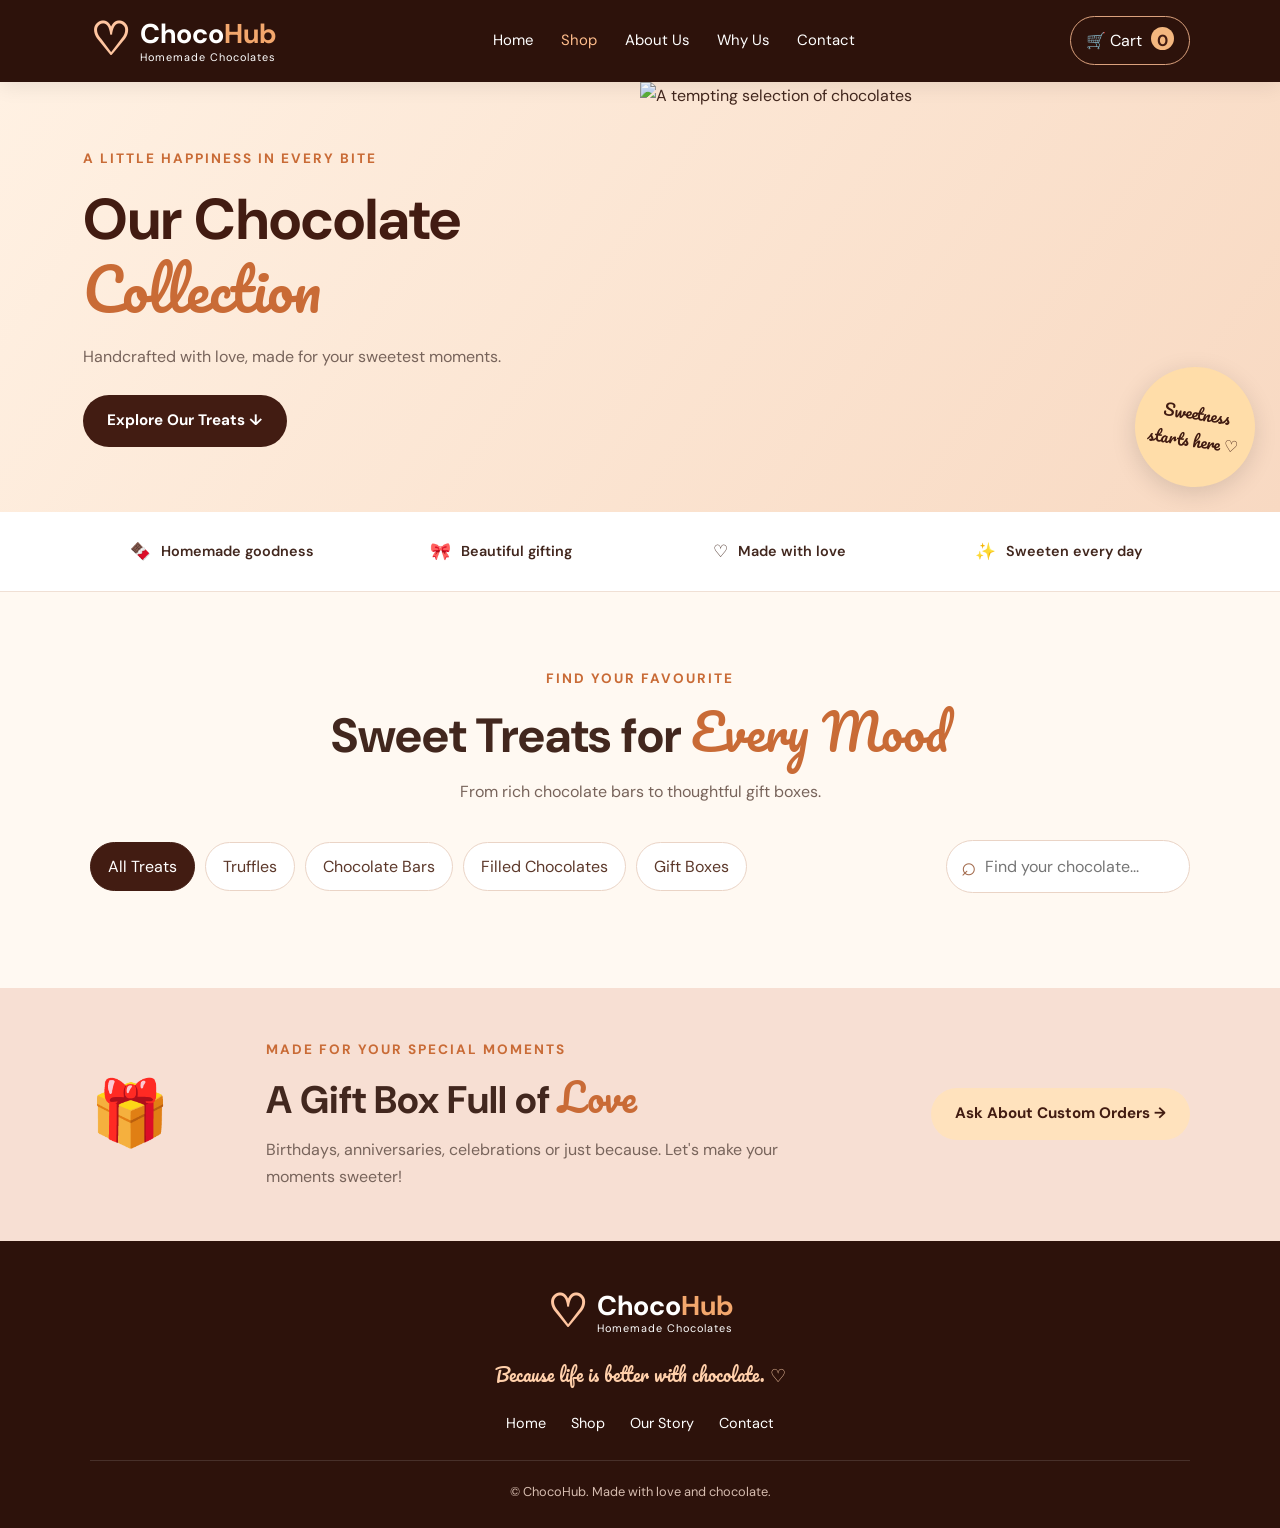
==== products.html @ db9d904b "changed the contact title" ====
<!DOCTYPE html>
<html lang="en">
<head>
    <meta charset="UTF-8">
    <meta name="viewport" content="width=device-width, initial-scale=1.0">
    <title>Our Chocolates | ChocoHub</title>
    <meta name="description" content="Shop handmade chocolates, truffles, chocolate bars and gift boxes at ChocoHub.">
    <link rel="preconnect" href="https://fonts.googleapis.com">
    <link rel="preconnect" href="https://fonts.gstatic.com" crossorigin>
    <link href="https://fonts.googleapis.com/css2?family=DM+Sans:wght@400;500;600;700&family=Pacifico&display=swap" rel="stylesheet">
    <link rel="stylesheet" href="style.css">
    <link rel="stylesheet" href="product.css">
    <script src="products.js" defer></script>
</head>
<body>

<header class="navbar">
    <a href="index.html" class="logo">
        <span class="logo-icon">♡</span>
        <span>Choco<span class="logo-highlight">Hub</span>
            <small>Homemade Chocolates</small>
        </span>
    </a>

    <button class="menu-toggle" id="menuToggle"
            aria-label="Toggle navigation" aria-expanded="false">☰</button>

    <nav class="nav-links" id="navLinks">
        <a href="index.html">Home</a>
        <a href="products.html" class="active-link">Shop</a>
        <a href="index.html#about">About Us</a>
        <a href="index.html#why-us">Why Us</a>
        <a href="index.html#contact">Contact</a>
    </nav>

    <button class="cart-button" id="openCart" aria-label="Open shopping cart">
        🛒 Cart <span id="cartCount">0</span>
    </button>
</header>

<main>
    <!-- Page banner -->
    <section class="shop-hero">
        <div class="shop-hero-content">
            <p class="eyebrow">A little happiness in every bite</p>
            <h1>Our Chocolate <span>Collection</span></h1>
            <p>Handcrafted with love, made for your sweetest moments.</p>
            <a href="#shopProducts" class="btn btn-primary">Explore Our Treats ↓</a>
        </div>
        <div class="shop-hero-image">
            <img src="https://www.istockphoto.com/photo/chocolate-assortment-background-top-view-of-different-kinds-of-chocolate-gm1276645382-376096164"
                 alt="A tempting selection of chocolates">
            <span class="shop-sticker">Sweetness<br>starts here ♡</span>
        </div>
    </section>

    <!-- Features -->
    <section class="shop-benefits">
        <div>🍫 <span>Homemade goodness</span></div>
        <div>🎀 <span>Beautiful gifting</span></div>
        <div>♡ <span>Made with love</span></div>
        <div>✨ <span>Sweeten every day</span></div>
    </section>

    <!-- Shop -->
    <section class="shop-section" id="shopProducts">
        <div class="shop-heading">
            <p class="eyebrow">Find your favourite</p>
            <h2>Sweet Treats for <span>Every Mood</span></h2>
            <p>From rich chocolate bars to thoughtful gift boxes.</p>
        </div>

        <div class="shop-tools">
            <div class="category-filters" id="categoryFilters">
                <button class="filter-btn active" data-category="All">All Treats</button>
                <button class="filter-btn" data-category="Truffles">Truffles</button>
                <button class="filter-btn" data-category="Chocolate Bars">Chocolate Bars</button>
                <button class="filter-btn" data-category="Filled Chocolates">Filled Chocolates</button>
                <button class="filter-btn" data-category="Gift Boxes">Gift Boxes</button>
            </div>

            <label class="search-box">
                <span>⌕</span>
                <input type="search" id="productSearch"
                       placeholder="Find your chocolate..." aria-label="Search products">
            </label>
        </div>

        <p class="results-count" id="resultsCount" aria-live="polite"></p>

        <div class="shop-product-grid" id="productGrid">
            <!-- Products are inserted by products.js -->
        </div>

        <div class="empty-products" id="emptyProducts" hidden>
            <span>🍫</span>
            <h3>No chocolates found!</h3>
            <p>Try another search or choose a different category.</p>
        </div>
    </section>

    <!-- Custom orders -->
    <section class="gift-banner">
        <div class="gift-banner-icon">🎁</div>
        <div>
            <p class="eyebrow">Made for your special moments</p>
            <h2>A Gift Box Full of <span>Love</span></h2>
            <p>Birthdays, anniversaries, celebrations or just because.
               Let's make your moments sweeter!</p>
        </div>
        <a href="index.html#contact" class="btn btn-light">Ask About Custom Orders →</a>
    </section>
</main>

<!-- Cart drawer -->
<div class="cart-overlay" id="cartOverlay"></div>

<aside class="cart-drawer" id="cartDrawer"
       role="dialog" aria-modal="true" aria-labelledby="cartTitle"
       aria-hidden="true" inert>
    <div class="cart-header">
        <div>
            <p class="eyebrow">Your sweet picks</p>
            <h2 id="cartTitle">My Cart <span>♡</span></h2>
        </div>
        <button class="close-cart" id="closeCart" aria-label="Close cart">✕</button>
    </div>

    <div class="cart-items" id="cartItems"></div>

    <div class="cart-empty" id="cartEmpty">
        <span>🛍️</span>
        <h3>Your cart is waiting!</h3>
        <p>Add some chocolate happiness.</p>
        <button class="btn btn-primary" id="continueShopping">Explore Chocolates</button>
    </div>

    <div class="cart-footer" id="cartFooter" hidden>
        <div class="cart-total-row">
            <span>Subtotal</span>
            <strong id="cartSubtotal">₹0</strong>
        </div>
        <p class="cart-disclaimer">Delivery charges, if any, are calculated separately.</p>
        <button class="btn btn-primary checkout-btn" id="checkoutButton">
            Continue to Enquiry →
        </button>
    </div>
</aside>

<!-- Order enquiry dialog -->
<div class="order-modal" id="orderModal" role="dialog"
     aria-modal="true" aria-labelledby="orderTitle" aria-hidden="true" inert>
    <div class="order-modal-content">
        <button class="close-cart modal-close" id="closeOrder"
                aria-label="Close order enquiry">✕</button>
        <p class="eyebrow">Almost time for chocolate!</p>
        <h2 id="orderTitle">Order <span>Enquiry</span></h2>
        <p>Your selected items will be included in the message.</p>

        <form id="orderForm">
            <label for="orderName">Your name</label>
            <input id="orderName" name="name" required placeholder="Enter your name">

            <label for="orderPhone">Phone number</label>
            <input id="orderPhone" name="phone" type="tel"
                   required placeholder="Enter your phone number">

            <label for="orderAddress">Delivery address</label>
            <textarea id="orderAddress" name="address" rows="2"
                      required placeholder="Enter your delivery address"></textarea>

            <button type="submit" class="btn btn-primary checkout-btn">
                Prepare WhatsApp Enquiry →
            </button>
            <p class="form-note" id="orderNote" aria-live="polite"></p>
        </form>
    </div>
</div>

<footer class="footer">
    <a href="index.html" class="logo footer-logo">
        <span class="logo-icon">♡</span>
        <span>Choco<span class="logo-highlight">Hub</span>
            <small>Homemade Chocolates</small>
        </span>
    </a>

    <p class="footer-slogan">Because life is better with chocolate. ♡</p>

    <div class="footer-links">
        <a href="index.html">Home</a>
        <a href="products.html">Shop</a>
        <a href="index.html#about">Our Story</a>
        <a href="index.html#contact">Contact</a>
    </div>

    <p class="copyright">© <span id="year"></span> ChocoHub. Made with love and chocolate.</p>
</footer>

<button id="backToTop" class="back-to-top" aria-label="Back to top">↑</button>

</body>
</html>
---- style.css ----
/* ===== Global Styles ===== */
:root {
    --brown: #421c12;
    --dark-brown: #2d120b;
    --chocolate: #71351f;
    --orange: #c96b36;
    --cream: #fff8ef;
    --pink: #ffe0e5;
    --text: #42271e;
    --muted: #78645b;
    --white: #ffffff;
}

* {
    margin: 0;
    padding: 0;
    box-sizing: border-box;
}

html {
    scroll-behavior: smooth;
    scroll-padding-top: 85px;
}

body {
    font-family: "DM Sans", sans-serif;
    color: var(--text);
    background: var(--cream);
    line-height: 1.7;
}

a {
    color: inherit;
    text-decoration: none;
}

img {
    display: block;
    width: 100%;
    object-fit: cover;
}

button,
input,
textarea {
    font: inherit;
}

button,
a {
    -webkit-tap-highlight-color: transparent;
}

.section-padding {
    padding: 85px 7%;
}

.eyebrow {
    color: var(--orange);
    font-size: 0.85rem;
    font-weight: 700;
    letter-spacing: 2px;
    text-transform: uppercase;
    margin-bottom: 12px;
}

h1,
h2,
h3 {
    line-height: 1.25;
}

h2 {
    font-size: clamp(2rem, 4vw, 3rem);
    margin-bottom: 20px;
}

h2 span,
h1 span {
    color: var(--orange);
}

/* ===== Navigation ===== */
.navbar {
    min-height: 78px;
    padding: 14px 7%;
    background: var(--dark-brown);
    color: white;
    display: flex;
    align-items: center;
    justify-content: space-between;
    gap: 25px;
    position: sticky;
    top: 0;
    z-index: 1000;
    box-shadow: 0 4px 20px #00000015;
}

.logo {
    display: flex;
    align-items: center;
    gap: 10px;
    font-size: 1.7rem;
    font-weight: 700;
    line-height: 1.2;
    white-space: nowrap;
}

.logo-icon {
    font-size: 2.8rem;
    color: #ffc5a0;
}

.logo-highlight {
    color: #f3a76d;
}

.logo small {
    display: block;
    font-size: 0.68rem;
    font-weight: 400;
    letter-spacing: 1px;
}

.nav-links {
    display: flex;
    gap: 28px;
    align-items: center;
}

.nav-links a {
    font-size: 0.93rem;
    transition: color 0.25s ease;
}

.nav-links a:hover,
.footer-links a:hover {
    color: #ffb77f;
}

.nav-shop {
    padding: 10px 17px;
    border: 1px solid #dba17d;
    border-radius: 30px;
    font-size: 0.88rem;
    transition: 0.25s;
}

.nav-shop:hover {
    background: #fff0e2;
    color: var(--brown);
}

.menu-toggle {
    display: none;
    color: white;
    background: transparent;
    border: 0;
    font-size: 1.7rem;
    cursor: pointer;
}

/* ===== Hero Section ===== */
.hero {
    display: grid;
    grid-template-columns: 0.9fr 1.1fr;
    min-height: 530px;
    background: linear-gradient(120deg, #fff2e5, #ffdfc4);
    overflow: hidden;
}

.hero-content {
    padding: 65px 5% 60px 13%;
    display: flex;
    flex-direction: column;
    align-items: flex-start;
    justify-content: center;
}

.hero h1 {
    font-size: clamp(2.7rem, 5vw, 4.7rem);
    letter-spacing: -2px;
    font-weight: 800;
    color: var(--dark-brown);
    margin: 8px 0 15px;
}

.hero h1 span {
    font-family: "Pacifico", cursive;
    font-weight: 400;
    letter-spacing: -1px;
}

.hero-subtitle {
    font-size: 1.2rem;
    font-weight: 700;
    margin-bottom: 8px;
}

.hero-description {
    color: var(--muted);
    max-width: 430px;
    margin-bottom: 25px;
}

.hero-buttons {
    display: flex;
    flex-wrap: wrap;
    gap: 13px;
}

.btn {
    display: inline-flex;
    justify-content: center;
    align-items: center;
    padding: 13px 24px;
    border: 0;
    border-radius: 40px;
    cursor: pointer;
    font-weight: 700;
    font-size: 0.95rem;
    transition: transform 0.25s, box-shadow 0.25s;
}

.btn:hover {
    transform: translateY(-3px);
    box-shadow: 0 8px 20px #421c1220;
}

.btn-primary {
    background: var(--brown);
    color: white;
}

.btn-secondary {
    border: 1px solid var(--brown);
    color: var(--brown);
    background: transparent;
}

.hero-note {
    margin-top: 24px;
    font-size: 0.9rem;
    color: var(--chocolate);
}

.hero-image {
    position: relative;
    min-height: 530px;
}

.hero-image > img {
    height: 100%;
    position: absolute;
    inset: 0;
    object-position: center;
}

.floating-note,
.hero-sticker {
    position: absolute;
    display: grid;
    place-items: center;
    text-align: center;
    border-radius: 50%;
    box-shadow: 0 8px 30px #00000015;
}

.floating-note {
    width: 125px;
    height: 125px;
    bottom: 35px;
    left: 25px;
    background: #fff8e7;
    transform: rotate(-10deg);
    color: var(--brown);
    font-family: "Pacifico", cursive;
}

.hero-sticker {
    width: 105px;
    height: 105px;
    top: 30px;
    right: 30px;
    background: #ffca88;
    color: var(--brown);
    font-weight: 800;
    transform: rotate(10deg);
}

/* ===== Benefits ===== */
.benefits {
    display: grid;
    grid-template-columns: repeat(4, 1fr);
    gap: 20px;
    padding: 35px 7%;
    background: #fffdf9;
}

.benefit {
    text-align: center;
    padding: 15px 10px;
}

.benefit-icon {
    width: 64px;
    height: 64px;
    border-radius: 50%;
    display: grid;
    place-items: center;
    margin: 0 auto 15px;
    font-size: 1.8rem;
}

.pink { background: #ffdbe5; }
.yellow { background: #ffe2a6; }
.green { background: #d8edc7; }
.purple { background: #e8d9ff; }

.benefit h3 {
    font-size: 1.05rem;
    margin-bottom: 6px;
}

.benefit p {
    font-size: 0.9rem;
    color: var(--muted);
}

/* ===== About Section ===== */
.about {
    display: grid;
    grid-template-columns: 1fr 1fr;
    align-items: center;
    gap: 65px;
    background: #fff8ef;
}

.about-image {
    position: relative;
}

.about-image img {
    height: 400px;
    border-radius: 48% 48% 22px 22px;
    box-shadow: 18px 18px 0 #f4d1b8;
}

.about-bubble {
    position: absolute;
    right: -20px;
    bottom: 25px;
    width: 115px;
    height: 115px;
    display: grid;
    place-content: center;
    text-align: center;
    border-radius: 50%;
    background: #f9d4de;
    color: var(--brown);
    font-family: "Pacifico", cursive;
    transform: rotate(9deg);
}

.about-content > p:not(.eyebrow) {
    color: var(--muted);
    margin-bottom: 18px;
}

.about-content .btn {
    margin-top: 8px;
}

/* ===== Product Section ===== */
.products {
    background: #fff1e6;
}

.section-heading {
    text-align: center;
    max-width: 680px;
    margin: 0 auto 40px;
}

.section-heading > p:last-child {
    color: var(--muted);
}

.product-grid {
    display: grid;
    grid-template-columns: repeat(4, minmax(0, 1fr));
    gap: 24px;
}

.product-card {
    background: white;
    border-radius: 18px;
    overflow: hidden;
    box-shadow: 0 6px 22px #5526140c;
    transition: transform 0.3s, box-shadow 0.3s;
}

.product-card:hover {
    transform: translateY(-8px);
    box-shadow: 0 15px 35px #5526141c;
}

.product-card > img {
    height: 220px;
    transition: transform 0.4s;
}

.product-card:hover > img {
    transform: scale(1.04);
}

.product-info {
    padding: 22px 19px;
}

.product-tag {
    display: inline-block;
    padding: 5px 10px;
    border-radius: 20px;
    font-size: 0.7rem;
    font-weight: 700;
    margin-bottom: 13px;
}

.tag-pink { background: #ffe0e7; }
.tag-green { background: #e0f1d6; }
.tag-yellow { background: #ffedc4; }
.tag-purple { background: #e9ddff; }

.product-info h3 {
    font-size: 1.15rem;
    margin-bottom: 8px;
}

.product-info p {
    color: var(--muted);
    font-size: 0.9rem;
    min-height: 52px;
    margin-bottom: 15px;
}

.product-link {
    display: inline-block;
    color: var(--orange);
    font-weight: 700;
    font-size: 0.9rem;
}

.product-link:hover {
    color: var(--brown);
}

/* ===== Custom Order Banner ===== */
.custom-banner {
    margin-top: 55px;
    padding: 35px 40px;
    border-radius: 22px;
    background: var(--brown);
    color: white;
    display: flex;
    align-items: center;
    justify-content: space-between;
    gap: 30px;
}

.custom-banner h3 {
    font-size: 1.7rem;
    margin-bottom: 10px;
}

.custom-banner p:not(.eyebrow) {
    color: #f0dcd1;
    max-width: 620px;
}

.custom-banner .eyebrow {
    color: #ffbd8c;
}

.btn-light {
    background: #ffe2bd;
    color: var(--brown);
    white-space: nowrap;
}

/* ===== Contact Section ===== */
.contact {
    background: #fffdf9;
}

.contact-form {
    max-width: 620px;
    margin: 0 auto;
    padding: 32px;
    background: white;
    border: 1px solid #f0e2d8;
    border-radius: 20px;
    box-shadow: 0 10px 40px #421c1208;
}

.contact-form label {
    display: block;
    font-size: 0.9rem;
    font-weight: 700;
    margin: 15px 0 7px;
}

.contact-form input,
.contact-form textarea {
    display: block;
    width: 100%;
    padding: 13px 15px;
    border: 1px solid #e7d5c9;
    border-radius: 10px;
    outline: none;
    background: #fffaf6;
    color: var(--text);
    resize: vertical;
}

.contact-form input:focus,
.contact-form textarea:focus {
    border-color: var(--orange);
    box-shadow: 0 0 0 3px #c96b361b;
}

.contact-form button {
    margin-top: 22px;
    width: 100%;
}

.form-note {
    margin-top: 15px;
    color: var(--chocolate);
    font-size: 0.9rem;
}

/* ===== Footer ===== */
.footer {
    padding: 45px 7% 25px;
    background: var(--dark-brown);
    color: white;
    text-align: center;
}

.footer-logo {
    display: inline-flex;
    text-align: left;
}

.footer-slogan {
    margin: 20px 0;
    color: #ffcfaa;
    font-family: "Pacifico", cursive;
    font-size: 1.15rem;
}

.footer-links {
    display: flex;
    justify-content: center;
    flex-wrap: wrap;
    gap: 25px;
    margin: 20px 0;
    font-size: 0.9rem;
}

.copyright {
    border-top: 1px solid #ffffff20;
    padding-top: 20px;
    margin-top: 25px;
    color: #d7bdb0;
    font-size: 0.8rem;
}

.back-to-top {
    position: fixed;
    right: 22px;
    bottom: 22px;
    width: 45px;
    height: 45px;
    border: none;
    border-radius: 50%;
    background: var(--brown);
    color: white;
    font-size: 1.5rem;
    cursor: pointer;
    display: none;
    z-index: 900;
    box-shadow: 0 5px 20px #00000020;
}

.back-to-top.visible {
    display: block;
}

/* ===== Tablet ===== */
@media (max-width: 1050px) {
    .navbar {
        padding-inline: 4%;
        gap: 15px;
    }

    .nav-links {
        gap: 16px;
    }

    .nav-shop {
        display: none;
    }

    .hero-content {
        padding-left: 8%;
    }

    .product-grid {
        grid-template-columns: repeat(2, minmax(0, 1fr));
    }

    .product-card > img {
        height: 250px;
    }

    .about {
        gap: 40px;
    }
}

/* ===== Mobile ===== */
@media (max-width: 700px) {
    html {
        scroll-padding-top: 70px;
    }

    .navbar {
        min-height: 70px;
        padding: 10px 5%;
        flex-wrap: wrap;
    }

    .logo {
        font-size: 1.4rem;
    }

    .logo-icon {
        font-size: 2.3rem;
    }

    .menu-toggle {
        display: block;
    }

    .nav-links {
        display: none;
        flex-direction: column;
        align-items: stretch;
        width: 100%;
        gap: 0;
        padding: 8px 0;
    }

    .nav-links.open {
        display: flex;
    }

    .nav-links a {
        padding: 12px 5px;
        border-top: 1px solid #ffffff15;
    }

    .hero {
        grid-template-columns: 1fr;
    }

    .hero-content {
        padding: 50px 7% 40px;
    }

    .hero h1 {
        font-size: clamp(2.6rem, 11vw, 4rem);
    }

    .hero-image {
        min-height: 330px;
    }

    .floating-note {
        width: 95px;
        height: 95px;
        font-size: 0.85rem;
    }

    .hero-sticker {
        width: 85px;
        height: 85px;
        font-size: 0.85rem;
    }

    .benefits {
        grid-template-columns: repeat(2, 1fr);
        padding: 25px 5%;
        gap: 8px;
    }

    .benefit {
        padding: 15px 5px;
    }

    .benefit h3 {
        font-size: 0.95rem;
    }

    .benefit p {
        font-size: 0.82rem;
    }

    .section-padding {
        padding: 60px 6%;
    }

    .about {
        grid-template-columns: 1fr;
        gap: 40px;
    }

    .about-image img {
        height: 320px;
    }

    .about-bubble {
        right: -5px;
    }

    .product-grid {
        grid-template-columns: 1fr;
        gap: 22px;
    }

    .product-card > img {
        height: 250px;
    }

    .product-info p {
        min-height: 0;
    }

    .custom-banner {
        flex-direction: column;
        align-items: flex-start;
        padding: 28px 23px;
        margin-top: 35px;
    }

    .custom-banner h3 {
        font-size: 1.4rem;
    }

    .btn-light {
        white-space: normal;
    }

    .contact-form {
        padding: 22px;
    }

    .footer-links {
        gap: 15px;
    }
}

@media (prefers-reduced-motion: reduce) {
    *,
    *::before,
    *::after {
        scroll-behavior: auto !important;
        transition-duration: 0.01ms !important;
    }
}
---- product.css ----
/* ===== Products Page ===== */
.active-link {
    color: #ffbd8c !important;
}

.cart-button {
    border: 1px solid #dba17d;
    border-radius: 30px;
    padding: 10px 15px;
    background: transparent;
    color: white;
    cursor: pointer;
    white-space: nowrap;
}

.cart-button span {
    display: inline-grid;
    place-items: center;
    min-width: 23px;
    height: 23px;
    margin-left: 5px;
    background: #f4b77f;
    color: #421c12;
    border-radius: 50%;
    font-weight: 700;
}

.shop-hero {
    display: grid;
    grid-template-columns: 1fr 1fr;
    min-height: 430px;
    background: linear-gradient(125deg, #fff1e3, #f8d9c2);
    overflow: hidden;
}

.shop-hero-content {
    padding: 65px 8% 65px 13%;
    align-self: center;
}

.shop-hero h1 {
    color: #421c12;
    font-size: clamp(2.5rem, 4.5vw, 4rem);
    line-height: 1.2;
    margin: 15px 0;
}

.shop-hero h1 span,
.shop-heading h2 span,
.gift-banner h2 span,
.order-modal h2 span {
    color: #c96b36;
    font-family: "Pacifico", cursive;
    font-weight: 400;
}

.shop-hero-content > p:not(.eyebrow) {
    color: #78645b;
    margin-bottom: 25px;
}

.shop-hero-image {
    min-height: 430px;
    position: relative;
}

.shop-hero-image img {
    width: 100%;
    height: 100%;
    position: absolute;
    inset: 0;
    object-fit: cover;
}

.shop-sticker {
    position: absolute;
    right: 25px;
    bottom: 25px;
    width: 120px;
    height: 120px;
    border-radius: 50%;
    background: #ffdda9;
    color: #421c12;
    display: grid;
    place-content: center;
    text-align: center;
    font-family: "Pacifico", cursive;
    transform: rotate(8deg);
    box-shadow: 0 6px 25px #0002;
}

.shop-benefits {
    display: grid;
    grid-template-columns: repeat(4, 1fr);
    gap: 15px;
    padding: 25px 7%;
    background: white;
    border-bottom: 1px solid #f0e0d5;
}

.shop-benefits div {
    display: flex;
    align-items: center;
    justify-content: center;
    gap: 10px;
    font-size: 1.05rem;
}

.shop-benefits span {
    font-size: 0.9rem;
    font-weight: 600;
}

.shop-section {
    padding: 75px 7%;
    background: #fff9f2;
}

.shop-heading {
    text-align: center;
    margin-bottom: 35px;
}

.shop-heading h2 {
    margin-bottom: 12px;
}

.shop-heading > p:last-child {
    color: #78645b;
}

.shop-tools {
    display: flex;
    align-items: center;
    justify-content: space-between;
    gap: 20px;
    margin: 35px 0 20px;
}

.category-filters {
    display: flex;
    flex-wrap: wrap;
    gap: 10px;
}

.filter-btn {
    padding: 10px 17px;
    border: 1px solid #ead4c6;
    border-radius: 30px;
    background: white;
    color: #5c382a;
    cursor: pointer;
    transition: 0.2s;
}

.filter-btn:hover,
.filter-btn.active {
    background: #421c12;
    border-color: #421c12;
    color: white;
}

.search-box {
    display: flex;
    align-items: center;
    gap: 8px;
    min-width: 230px;
    padding: 0 14px;
    border: 1px solid #ead4c6;
    background: white;
    border-radius: 30px;
}

.search-box span {
    font-size: 1.6rem;
    color: #a36b4d;
}

.search-box input {
    width: 100%;
    min-width: 0;
    padding: 12px 0;
    border: none;
    outline: none;
    background: transparent;
    color: #42271e;
}

.results-count {
    color: #78645b;
    font-size: 0.88rem;
    margin-bottom: 20px;
}

.shop-product-grid {
    display: grid;
    grid-template-columns: repeat(4, minmax(0, 1fr));
    gap: 24px;
}

.shop-card {
    position: relative;
    background: white;
    border: 1px solid #f0e3d8;
    border-radius: 18px;
    overflow: hidden;
    transition: transform 0.25s, box-shadow 0.25s;
}

.shop-card:hover {
    transform: translateY(-6px);
    box-shadow: 0 12px 28px #421c1218;
}

.shop-card-image {
    position: relative;
    height: 225px;
    overflow: hidden;
    background: #f4e8dc;
}

.shop-card-image img {
    width: 100%;
    height: 100%;
    object-fit: cover;
    transition: transform 0.35s;
}

.shop-card:hover .shop-card-image img {
    transform: scale(1.05);
}

.product-badge {
    position: absolute;
    top: 13px;
    left: 13px;
    padding: 6px 11px;
    border-radius: 20px;
    background: #ffe1e8;
    color: #71351f;
    font-size: 0.72rem;
    font-weight: 700;
}

.shop-card-content {
    padding: 20px;
}

.product-category {
    color: #bc754e;
    font-size: 0.76rem;
    text-transform: uppercase;
    letter-spacing: 1px;
    font-weight: 700;
}

.shop-card-content h3 {
    margin: 8px 0;
    font-size: 1.1rem;
}

.product-description {
    color: #78645b;
    font-size: 0.87rem;
    min-height: 60px;
}

.product-size {
    display: inline-block;
    color: #8c776a;
    font-size: 0.8rem;
    margin: 10px 0;
}

.product-price-row {
    display: flex;
    align-items: center;
    gap: 9px;
    margin: 10px 0 15px;
}

.product-price {
    color: #421c12;
    font-size: 1.35rem;
    font-weight: 800;
}

.product-old-price {
    color: #a7978c;
    font-size: 0.88rem;
    text-decoration: line-through;
}

.add-cart-btn {
    width: 100%;
    padding: 12px;
    border: none;
    border-radius: 30px;
    background: #421c12;
    color: white;
    font-weight: 700;
    cursor: pointer;
    transition: background 0.2s;
}

.add-cart-btn:hover {
    background: #a34f2b;
}

.empty-products {
    padding: 60px 20px;
    text-align: center;
}

.empty-products > span {
    font-size: 3rem;
}

.empty-products h3 {
    margin: 12px 0;
}

.empty-products p {
    color: #78645b;
}

/* ===== Gift Banner ===== */
.gift-banner {
    margin: 0;
    padding: 50px 7%;
    background: #f7dfd3;
    display: flex;
    align-items: center;
    justify-content: space-between;
    gap: 25px;
}

.gift-banner-icon {
    font-size: 4rem;
}

.gift-banner h2 {
    font-size: clamp(1.8rem, 3vw, 2.5rem);
    margin-bottom: 12px;
}

.gift-banner p:not(.eyebrow) {
    color: #78645b;
    max-width: 570px;
}

/* ===== Cart Drawer ===== */
.cart-overlay {
    position: fixed;
    inset: 0;
    z-index: 1100;
    background: #160a07a6;
    opacity: 0;
    visibility: hidden;
    transition: 0.25s;
}

.cart-overlay.open {
    opacity: 1;
    visibility: visible;
}

.cart-drawer {
    position: fixed;
    top: 0;
    right: 0;
    z-index: 1101;
    width: min(440px, 100%);
    height: 100dvh;
    padding: 25px;
    background: #fffaf5;
    display: flex;
    flex-direction: column;
    transform: translateX(100%);
    visibility: hidden;
    transition: transform 0.3s, visibility 0.3s;
}

.cart-drawer.open {
    transform: translateX(0);
    visibility: visible;
}

.cart-header {
    display: flex;
    align-items: center;
    justify-content: space-between;
    border-bottom: 1px solid #eadbd0;
    padding-bottom: 18px;
}

.cart-header h2 {
    margin: 0;
    font-size: 1.8rem;
}

.cart-header h2 span {
    color: #c96b36;
}

.cart-header .eyebrow {
    margin-bottom: 5px;
}

.close-cart {
    width: 40px;
    height: 40px;
    border: 1px solid #eadbd0;
    border-radius: 50%;
    background: white;
    color: #421c12;
    font-size: 1rem;
    cursor: pointer;
}

.cart-items {
    flex: 1;
    overflow-y: auto;
    padding: 15px 0;
}

.cart-item {
    display: grid;
    grid-template-columns: 75px 1fr auto;
    align-items: center;
    gap: 12px;
    padding: 15px 0;
    border-bottom: 1px solid #eadbd0;
}

.cart-item img {
    width: 75px;
    height: 80px;
    border-radius: 12px;
    object-fit: cover;
}

.cart-item h3 {
    font-size: 0.93rem;
    margin-bottom: 5px;
}

.cart-item-price {
    color: #8e4a2b;
    font-weight: 700;
    font-size: 0.9rem;
}

.quantity-controls {
    display: flex;
    align-items: center;
    gap: 10px;
    margin-top: 8px;
}

.quantity-controls button {
    width: 27px;
    height: 27px;
    border: 1px solid #e4c9b9;
    border-radius: 50%;
    background: white;
    cursor: pointer;
    color: #421c12;
}

.remove-item {
    border: 0;
    background: transparent;
    color: #a34f2b;
    cursor: pointer;
    font-size: 0.8rem;
    margin-top: 4px;
}

.cart-empty {
    flex: 1;
    display: flex;
    flex-direction: column;
    justify-content: center;
    align-items: center;
    text-align: center;
    gap: 12px;
}

.cart-empty > span {
    font-size: 3rem;
}

.cart-empty p {
    color: #78645b;
}

.cart-footer {
    border-top: 1px solid #eadbd0;
    padding-top: 20px;
}

.cart-total-row {
    display: flex;
    justify-content: space-between;
    font-size: 1.1rem;
}

.cart-total-row strong {
    font-size: 1.4rem;
    color: #421c12;
}

.cart-disclaimer {
    color: #78645b;
    font-size: 0.78rem;
    margin: 8px 0 15px;
}

.checkout-btn {
    width: 100%;
}

/* ===== Order Modal ===== */
.order-modal {
    position: fixed;
    inset: 0;
    z-index: 1200;
    background: #160a07b8;
    display: flex;
    align-items: center;
    justify-content: center;
    padding: 20px;
    opacity: 0;
    visibility: hidden;
    transition: 0.2s;
}

.order-modal.open {
    opacity: 1;
    visibility: visible;
}

.order-modal-content {
    position: relative;
    width: min(500px, 100%);
    max-height: 90dvh;
    overflow-y: auto;
    padding: 35px;
    background: #fffaf5;
    border-radius: 22px;
}

.order-modal-content > p:not(.eyebrow) {
    color: #78645b;
    margin-bottom: 15px;
}

.order-modal-content .modal-close {
    position: absolute;
    top: 18px;
    right: 18px;
}

.order-modal-content h2 {
    padding-right: 30px;
}

.order-modal-content label {
    display: block;
    margin: 13px 0 6px;
    font-weight: 700;
    font-size: 0.9rem;
}

.order-modal-content input,
.order-modal-content textarea {
    width: 100%;
    padding: 12px;
    border: 1px solid #ead4c6;
    border-radius: 10px;
    background: white;
    color: #42271e;
}

.order-modal-content textarea {
    resize: vertical;
}

.order-modal-content .checkout-btn {
    margin-top: 20px;
}

.order-modal-content .form-note {
    color: #71351f;
    font-size: 0.88rem;
    margin-top: 12px;
}

/* ===== Responsive Layout ===== */
@media (max-width: 1100px) {
    .shop-product-grid {
        grid-template-columns: repeat(3, minmax(0, 1fr));
    }

    .shop-tools {
        align-items: flex-start;
        flex-direction: column;
    }

    .search-box {
        width: 100%;
    }

    .shop-hero-content {
        padding-left: 7%;
    }
}

@media (max-width: 800px) {
    .navbar {
        flex-wrap: wrap;
    }

    .navbar .cart-button {
        margin-left: auto;
    }

    .shop-hero {
        grid-template-columns: 1fr;
    }

    .shop-hero-content {
        padding: 50px 7%;
    }

    .shop-hero-image {
        min-height: 300px;
    }

    .shop-benefits {
        grid-template-columns: repeat(2, 1fr);
    }

    .shop-product-grid {
        grid-template-columns: repeat(2, minmax(0, 1fr));
        gap: 16px;
    }

    .shop-card-image {
        height: 200px;
    }

    .shop-card-content {
        padding: 15px;
    }

    .gift-banner {
        flex-wrap: wrap;
    }

    .gift-banner-icon {
        font-size: 2.7rem;
    }
}

@media (max-width: 480px) {
    .shop-section {
        padding: 50px 5%;
    }

    .shop-product-grid {
        grid-template-columns: 1fr;
    }

    .shop-card-image {
        height: 250px;
    }

    .shop-benefits div {
        justify-content: flex-start;
        font-size: 0.9rem;
    }

    .shop-benefits span {
        font-size: 0.78rem;
    }

    .filter-btn {
        font-size: 0.8rem;
        padding: 8px 12px;
    }

    .order-modal-content {
        padding: 25px 20px;
    }

    .gift-banner {
        padding: 35px 6%;
    }
}
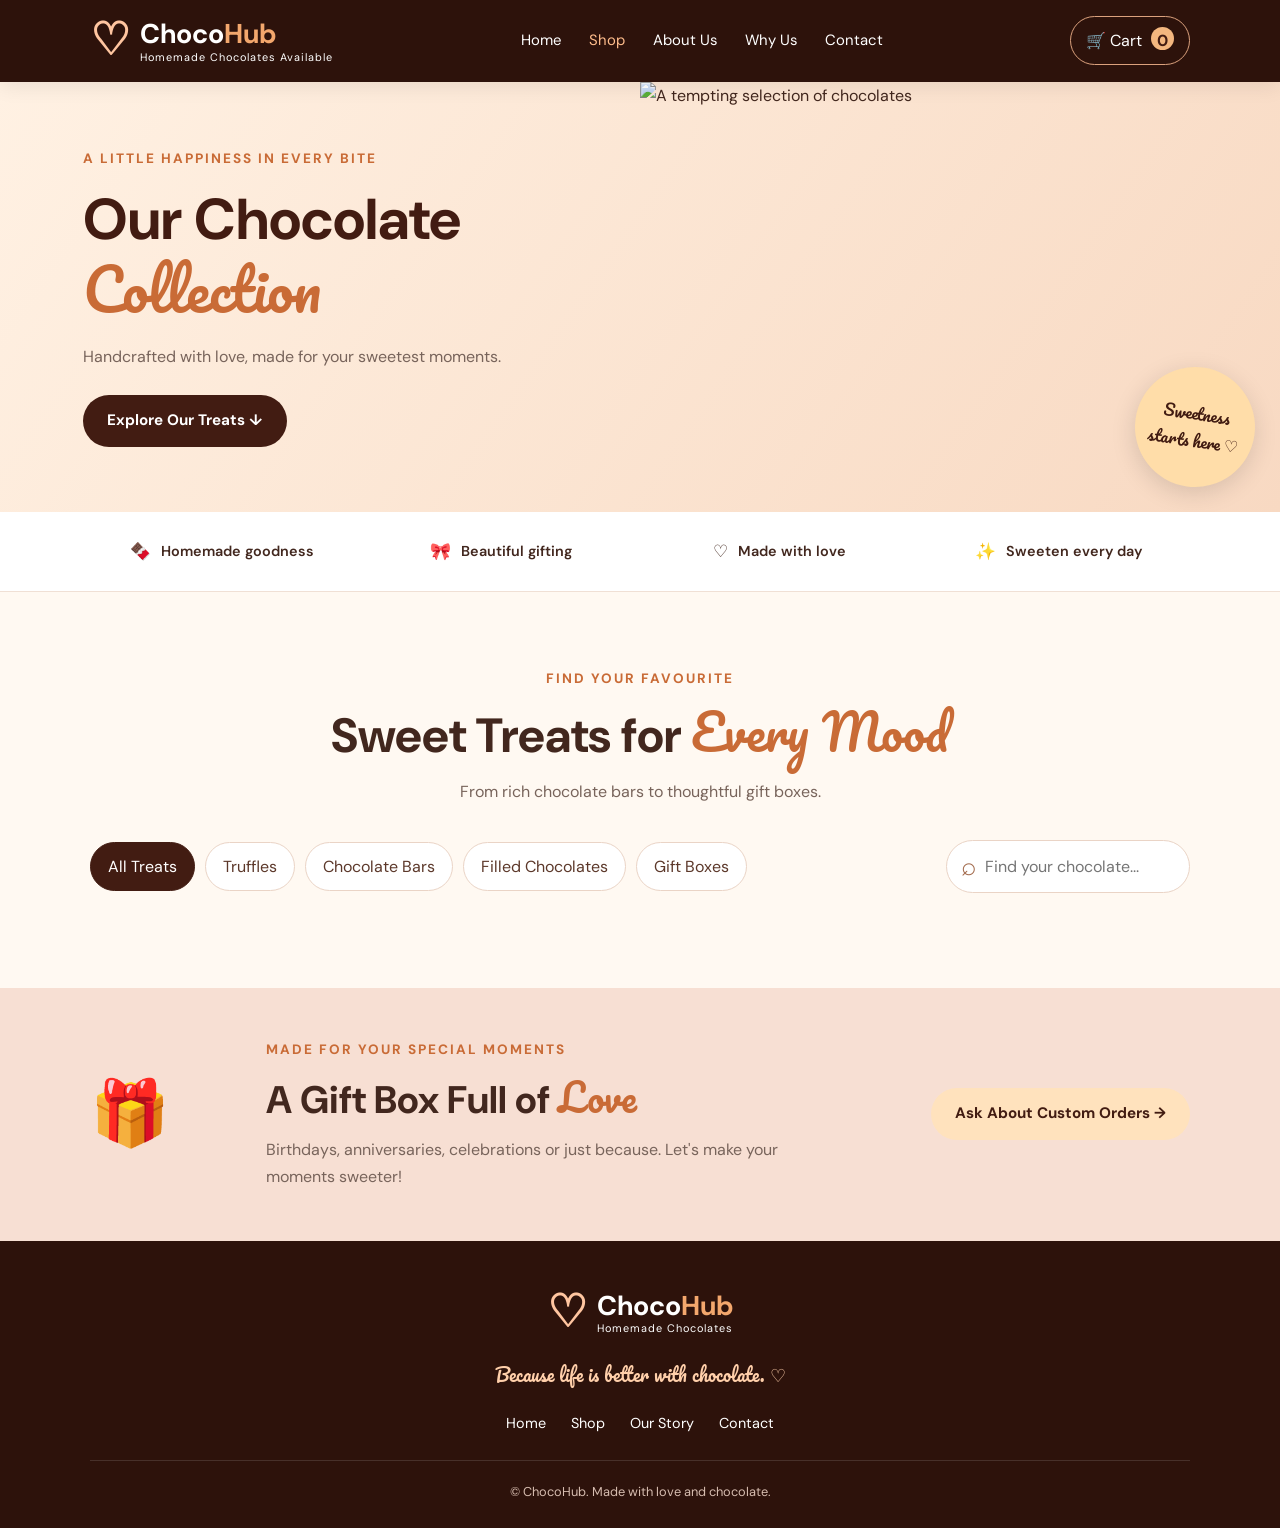
==== commit 4c38fb78: "changed the product content" ====
--- a/products.html
+++ b/products.html
@@ -19,7 +19,7 @@
     <a href="index.html" class="logo">
         <span class="logo-icon">♡</span>
         <span>Choco<span class="logo-highlight">Hub</span>
-            <small>Homemade Chocolates</small>
+            <small>Homemade Chocolates Available</small>
         </span>
     </a>
 
